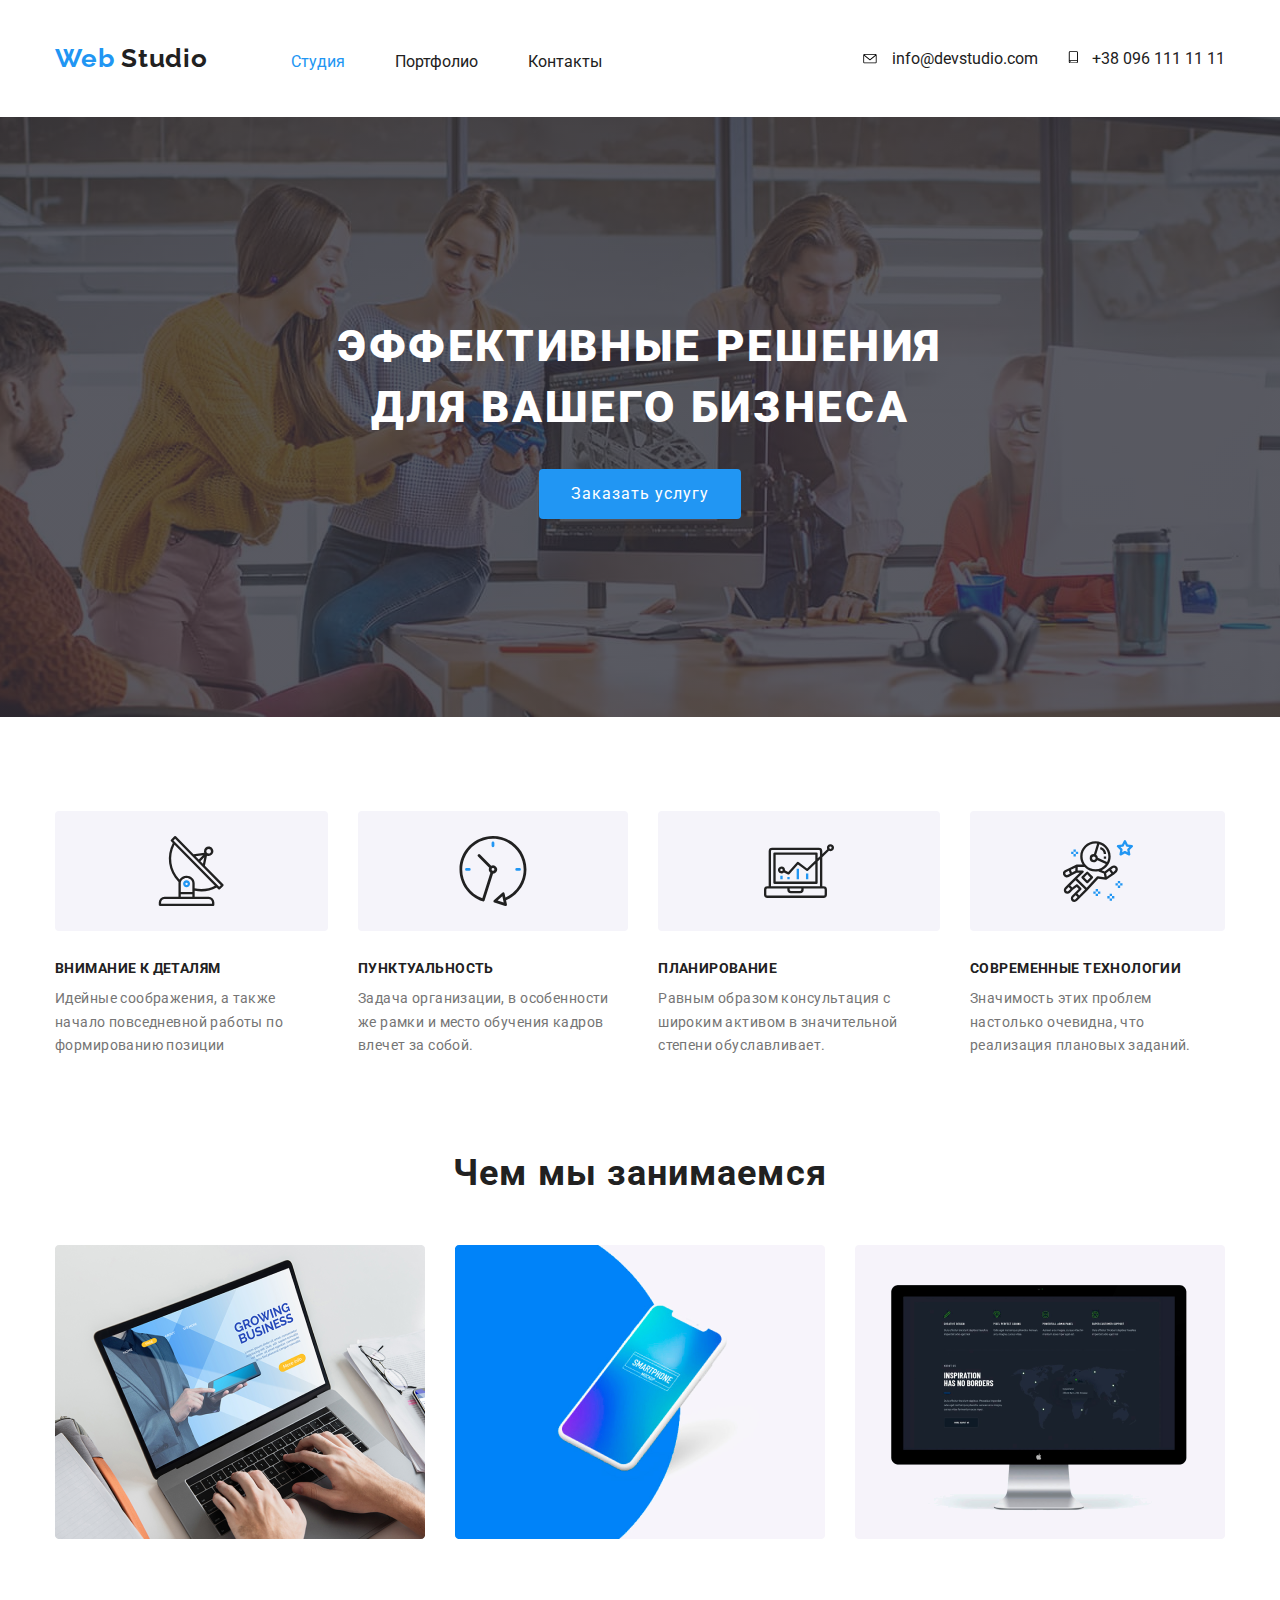
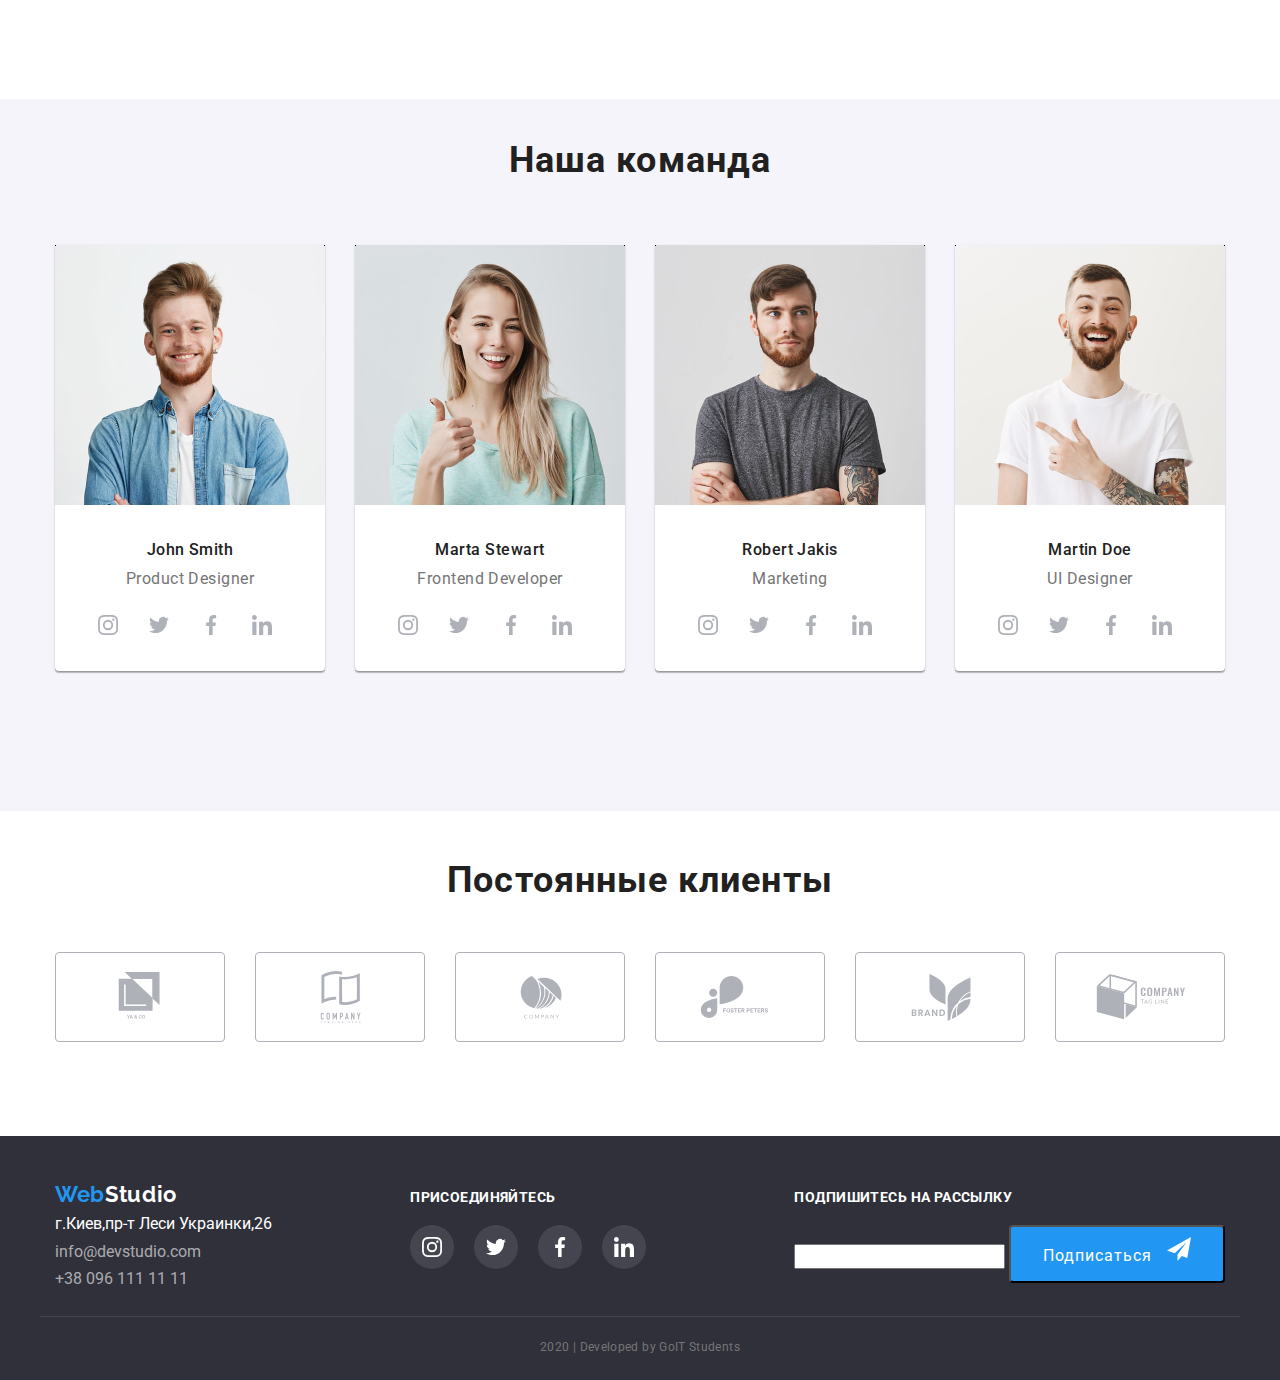
==== index.html @ 9acd83e7 "Добавляет файлы с четвертой дз" ====
<!DOCTYPE html>
<html lang="ru">
  <head>
    <meta charset="UTF-8"/>
    <meta name="viewport" content="width=device-width, initial-scale=1.0"/>
    <title>Web-studio-v-1</title>
    <link
      href="https://fonts.googleapis.com/css2?family=Raleway:wght@700&family=Roboto:wght@400;500;700&display=swap"
      rel="stylesheet"/>
    <link rel="stylesheet" href="./css/normalize.css"/>
    <link rel="stylesheet" href="./css/main.css"/>
  </head>
  <body>
    <!---Шапка сайта-->
    <header>
      <div class="container">
        <nav class="page-nav">
          <a href="./index.html" class="logo-header"
            ><span class="logo-web-header">Web</span> Studio</a>
          <ul class="site-nav link">
            <li><a href="./index.html" class="link current">Студия</a></li>
            <li><a href="./portfolio.html" class="link">Портфолио</a></li>
            <li><a href="" class="link">Контакты</a></li>
          </ul>

          <address class="contacts">
            
            <a class="mail-box" href="mailto:info@devstudio.com">
              <svg class="icon-mail">
                <use href="./images/sprite.svg#icon-envelope"></use>
              </svg>
              info@devstudio.com</a>
            
            <a class="smartphone-box" href="tel:+380961111111">
              <svg class="icon-smartphone">
                <use href="./images/sprite.svg#icon-smartphone"></use>
              </svg>
              +38 096 111 11 11</a>
           
          </address>
        </nav>
      </div>
    </header>
    <!--Секции-->
    <main>
      <!--Герой-->
      <div class="overlay">
        <div class="hero-box">
          <section class="hero">
            <h1 class="hero-title">
              эффективные решения <br />
              для вашего бизнеса
            </h1>
            <a href="" class="button">Заказать услугу</a>
          </section>
        </div>
      </div>
      <!--Приемущества-->
      <section class="section advantages">
        <div class="container">
          <h2 class="invisible-title">Invisible heading</h2>
          <ul class="advantages-list">
            <li class="advantages-box antenna">
              <div class="advantages-items">
                <svg class="advantages-box-items">
                <use href="./images/sprite.svg#icon-Antenna-1"></use>
              </svg>
              </div>
              <h3 class="title">Внимание к деталям</h3>
              <p class="advantages-text">
                Идейные соображения, а также начало повседневной работы по
                формированию позиции
              </p>
            </li>

            <li class="advantages-box clock">
              <div class="advantages-items">
                <svg class="advantages-box-items">
                <use href="./images/sprite.svg#icon-clock-1"></use>
              </svg>
              </div>
              <h3 class="title">Пунктуальность</h3>
              <p class="advantages-text">
                Задача организации, в особенности же рамки и место обучения
                кадров влечет за собой.
              </p>
            </li>

            <li class="advantages-box diagram">
              <div class="advantages-items">
                <svg class="advantages-box-items">
                <use href="./images/sprite.svg#icon-diagram-1"></use>
              </svg>
              </div>
              <h3 class="title">Планирование</h3>
              <p class="advantages-text">
                Равным образом консультация с широким активом в значительной
                степени обуславливает.
              </p>
            </li>

            <li class="advantages-box group">
              <div class="advantages-items">
                <svg class="advantages-box-items">
                <use href="./images/sprite.svg#icon-astronaut-1"></use>
              </svg>
              </div>
              <h3 class="title">Современные технологии</h3>
              <p class="advantages-text">
                Значимость этих проблем настолько очевидна, что реализация
                плановых заданий.
              </p>
            </li>
          </ul>
        </div>
      </section>
      <!--Деятельность-->
      <section class="section activity">
        <div class="container">
          <h2 class="section-title">Чем мы занимаемся</h2>
          <ul class="activity-list">
            <li class="activity-box">
              <a href=""><img src="./images/img.png" alt="laptop" /></a>
              <h3 class="title">Десктопные приложения</h3>
            </li>

            <li class="activity-box">
              <a href=""><img src="./images/box.png" alt="smartphone" /></a>
              <h3 class="title">Мобильные приложения</h3>
            </li>

            <li class="activity-box">
              <a href=""><img src="./images/img1.png" alt="monitor" /></a>
              <h3 class="title">Дизайнерские решения</h3>
            </li>
          </ul>
        </div>
      </section>
      <!--Команда-->
      <section class="section team">
        <div class="container">
          <h2 class="section-title team">Наша команда</h2>
          <ul class="team-list">
            <li class="team-box">
              <img
                class="team-photo"
                src="./images/img_1.jpg"
                alt="John Smith"/>
              <h3 class="title team">John Smith</h3>
              <p class="team-text">Product Designer</p>
              <div class="social-box">
              <a class="social-link-team" href="" aria-label="Ссылка на Instagram">
                <svg class="icon-instagram">
                  <use href="./images/sprite.svg#icon-icon-instagram"></use>
                </svg>
                </a>
              <a class="social-link-team" href="" aria-label="Ссылка на Twitter">
                <svg class="icon-twitter">
                  <use href="./images/sprite.svg#icon-icon-twitter"></use>
                </svg>
              </a>
              <a class="social-link-team" href="" aria-label="Ссылка на Facebook">
                <svg class="icon-facebook">
                  <use href="./images/sprite.svg#icon-icon-facebook"></use>
                </svg>
              </a>
              <a class="social-link-team" href="" aria-label="Ссылка на LinkedIn">
                <svg class="icon-linkedin">
                  <use href="./images/sprite.svg#icon-icon-linkedin"></use>
                </svg>
              </a>
            </div>
            </li>

            <li class="team-box">
              <img
                class="team-photo"
                src="./images/img_2.jpg"
                alt="Marta Stewart"/>
              <h3 class="title team">Marta Stewart</h3>
              <p class="team-text">Frontend Developer</p>
              <div class="social-box">
              <a class="social-link-team" href="" aria-label="Ссылка на Instagram">
                <svg class="icon-instagram">
                  <use href="./images/sprite.svg#icon-icon-instagram"></use>
                </svg>
                </a>
                <a class="social-link-team" href="" aria-label="Ссылка на Twitter">
                  <svg class="icon-twitter">
                    <use href="./images/sprite.svg#icon-icon-twitter"></use>
                  </svg>
                </a>
                <a class="social-link-team" href="" aria-label="Ссылка на Facebook">
                  <svg class="icon-facebook">
                    <use href="./images/sprite.svg#icon-icon-facebook"></use>
                  </svg>
                </a>
                <a class="social-link-team" href="" aria-label="Ссылка на LinkedIn">
                  <svg class="icon-linkedin">
                    <use href="./images/sprite.svg#icon-icon-linkedin"></use>
                  </svg>
                </a>
              </div>
            </li>

            <li class="team-box">
              <img
                class="team-photo"
                src="./images/img_3.jpg"
                alt="Robert Jakis"/>
              <h3 class="title team">Robert Jakis</h3>
              <p class="team-text">Marketing</p>
              <div class="social-box">
              <a class="social-link-team" href="" aria-label="Ссылка на Instagram">
                <svg class="icon-instagram">
                  <use href="./images/sprite.svg#icon-icon-instagram"></use>
                </svg>
                </a>
                <a class="social-link-team" href="" aria-label="Ссылка на Twitter">
                  <svg class="icon-twitter">
                    <use href="./images/sprite.svg#icon-icon-twitter"></use>
                  </svg>
                </a>
                <a class="social-link-team" href="" aria-label="Ссылка на Facebook">
                  <svg class="icon-facebook">
                    <use href="./images/sprite.svg#icon-icon-facebook"></use>
                  </svg>
                </a>
                <a class="social-link-team" href="" aria-label="Ссылка на LinkedIn">
                  <svg class="icon-linkedin">
                    <use href="./images/sprite.svg#icon-icon-linkedin"></use>
                  </svg>
                </a>
              </div>
            </li>

            <li class="team-box">
              <img
                class="team-photo"
                src="./images/img_4.jpg"
                alt="Martin Doe"
              />
              <h3 class="title team">Martin Doe</h3>
              <p class="team-text">UI Designer</p>
              <div class="social-box">
              <a class="social-link-team" href="" aria-label="Ссылка на Instagram">
                <svg class="icon-instagram">
                  <use href="./images/sprite.svg#icon-icon-instagram"></use>
                </svg>
                </a>
                <a class="social-link-team" href="" aria-label="Ссылка на Twitter">
                  <svg class="icon-twitter">
                    <use href="./images/sprite.svg#icon-icon-twitter"></use>
                  </svg>
                </a>
                <a class="social-link-team" href="" aria-label="Ссылка на Facebook">
                  <svg class="icon-facebook">
                    <use href="./images/sprite.svg#icon-icon-facebook"></use>
                  </svg>
                </a>
                <a class="social-link-team" href="" aria-label="Ссылка на LinkedIn">
                  <svg class="icon-linkedin">
                    <use href="./images/sprite.svg#icon-icon-linkedin"></use>
                  </svg>
                </a>
              </div>
            </li>
          </ul>
        </div>
      </section>
      <!--Постоянные клиенты-->
      <section class="section clients">
        <div class="container">
          <h2 class="section-title">Постоянные клиенты</h2>
          <ul class="clients-list">
            <li class="clients-box">
              <div class="clients-items">
              <a class="clients-link" href="">
                <svg>
                  <use href="./images/sprite.svg#icon-Client-1">
                  </use>
                </svg>
              </a>
            </div>
            </li>
            <li class="clients-box">
              <div class="clients-items">
              <a class="clients-link" href="">
                <svg>
                  <use href="./images/sprite.svg#icon-Client-2">
                  </use>
                </svg>
              </a>
            </div>
            </li>
            <li class="clients-box">
              <div class="clients-items">
              <a class="clients-link" href="">
                <svg>
                  <use href="./images/sprite.svg#icon-Client-3">
                  </use>
                </svg>
              </a>
            </div>
            </li>
            <li class="clients-box">
              <div class="clients-items">
              <a class="clients-link" href="">
                <svg>
                  <use href="./images/sprite.svg#icon-Client-4">
                  </use>
                </svg>
               </a>
              </div>
            </li>
            <li class="clients-box">
              <div class="clients-items">
              <a class="clients-link" href="">
                <svg>
                  <use href="./images/sprite.svg#icon-Client-5">
                  </use>
                </svg>
              </a>
            </div>
            </li>
            <li class="clients-box">
              <div class="clients-items">
              <a class="clients-link" href="">
                <svg>
                  <use href="./images/sprite.svg#icon-Client-6">
                  </use>
                </svg>
              </a>
            </div>
            </li>
          </ul>
        </div>
      </section>
    </main>
    <!--Подвал-->
    <footer class="footer-section">
      <div class="container top-part">
        <div class="address-blok">
          <a href="./index.html" class="logo-footer"
            ><span class="logo-web-footer">Web</span>Studio</a
          >

          <address class="contacts footer">
            <p class="tipe-address">г.Киев,пр-т Леси Украинки,26</p>
            <a href="mailto:info@devstudio.com" class="tipe"
              >info@devstudio.com</a
            >
            <a href="tel:+380961111111" class="tipe">+38 096 111 11 11</a>
          </address>
        </div>
        <div class="item-colum">
          <p class="footer-title">присоединяйтесь</p>
          <ul class="social-link-box">
            <li>
              <a class="social-link footer" href="" aria-label="Ссылка на Instagram">
                <svg class="instagram-footer">
                  <use href="./images/sprite.svg#icon-icon-instagram"></use>
                </svg>
              </a>
            </li>
            <li>
              <a class="social-link footer" href="" aria-label="Ссылка на Twitter">
                <svg class="twitter-footer">
                  <use href="./images/sprite.svg#icon-icon-twitter"></use>
                </svg>
              </a>
            </li>
            <li>
              <a class="social-link footer" href="" aria-label="Ссылка на Facebook">
                <svg class="facebook-footer">
                  <use href="./images/sprite.svg#icon-icon-facebook"></use>
                </svg>
              </a>
            </li>
            <li>
              <a class="social-link footer" href="" aria-label="Ссылка на LinkedIn">
                <svg class="linkedin-footer">
                  <use href="./images/sprite.svg#icon-icon-linkedin"></use>
                </svg>
              </a>
            </li>
          </ul>
        </div>
        <div class="item-colum subscription">
          <p class="footer-title">Подпишитесь на рассылку</p>
          <form>
            <input type="email" />
            <button class="button footer">Подписаться
              <svg class="button-icon">
                <use href="./images/sprite.svg#icon-icon-send"></use>
              </svg>
            </button>
          </form>
        </div>
      </div>
      <p class="copyright container">2020 | Developed by GoIT Students</p>
    </footer>
  </body>
</html>
---- css/main.css ----
:root {
  --primary-text-color: #757575;
  --title-text-color: #212121;
  --title-secondary-text-color: #ffffff;
  --primary-background-color: #ffffff;
  --accent-bg-color: #F5F4FA;
  --accent-color: #2196f3;
  --icons-color: #AFB1B8;
}
body {
  background-color: var(--primary-background-color);
  color: var(--primary-text-color);
  font-family: Roboto, sans-serif;
}
a {
  text-decoration: none;
}
ul {
    list-style: none;
}
html {
  box-sizing: border-box;
}
*,
*::before,
*::after {
  box-sizing: border-box;
} 


/* Стили для index.html */

.container {
  width: 1200px;
  margin-right: auto;
  margin-left: auto;
  padding-left: 15px;
  padding-right: 15px;
}
.title {
  margin: 0px;
  padding: 0px;
}

/* Header */
.page-nav {
  display: flex;
  align-items: center;
  justify-content: center;
}

/* Logo */
.logo-header {
  display: block;

  font-family: Raleway, sans-serif;
  color: #212121;

  font-style: normal;
  font-weight: 700;
  font-size: 26px;
  line-height: 1.2;
  letter-spacing: 0.03em;
}
.logo-web-header {
  color: #2196f3;
}

/* Навигация */
.site-nav {
  padding: 0px;
  margin-left: 83px;
  display: flex;
}
.site-nav li:not(:last-child) {
  margin-right: 50px;
}

.site-nav a {
    color: #212121;
}
.site-nav .link {
  display: block;
  padding-top: 37px;
  padding-bottom: 30px;
}
.site-nav .link:hover,
.site-nav .link:focus {
  color: var(--accent-color);
}
.site-nav .link.current {
    color: var(--accent-color);
}

/* Контакты */
.contacts {
  display: flex;
  margin-left: auto;
  font-style: normal;
}
.contacts a {
  color: #212121;
}

.contacts a:hover,
.contacts a:focus {
  color: var(--accent-color);
  fill: var(--accent-color);
}

.mail-box {
  margin-right: 30px;
}

.icon-mail{
  display: inline-block;
  margin-right: 10px;
  width: 16px;
  height: 10px;
}
.icon-smartphone {
  display: inline-block;
  margin-right: 10px;
  width: 10px;
  height: 13px;
}

/* Герой */
.overlay {
  background-image: linear-gradient(rgba(47, 48, 58, 0.8), rgba(47, 48, 58, 0.8)), url(../images/Header-img.jpg);
  background-repeat: no-repeat;
  background-position: center;
  background-size: cover;
}
.hero {
  align-items: center;
  text-align: center;
}
.hero-box {
  display: flex;
  align-items: center;
  justify-content: center;
  margin-right: auto;
  margin-left: auto;
  margin-bottom: 94px;
  max-width: 1600px;
  height: 600px;
}
.hero-title {
  margin-top: 0px;
  margin-bottom: 30px;

  font-weight: 900;
  font-size: 44px;
  line-height: 1.4;
  letter-spacing: 0.06em;
  text-transform: uppercase;
  color: var(--title-secondary-text-color);
}
.button {
  display: inline-block;
  border-radius: 4px;
  padding: 10px 32px;
  background-color: var(--accent-color);
  color: var(--title-secondary-text-color);
  letter-spacing: 0.06em; 
  align-items: center;
  text-align: center;
  font-size: 16px;
  line-height: 30px;
  min-width: 200px;
  cursor: pointer;
}

/* Секции */
.section{
  margin-top: 0px;
  padding: 0px;
}
.section-title {
  padding: 0px;
  margin-bottom: 50px;
  margin-top: 0px;
  font-weight: 700;
  font-size: 36px;
  line-height: 1.2;
  text-align: center;
  letter-spacing: 0.03em;
  color: var(--title-text-color);
}

/* Секция Приемущества */
.section.advantages {
  margin-bottom: 94px;
}
.invisible-title {
    opacity: 0;
    margin: 0px;
    padding: 0px;
    height: 0px;
}
.advantages-list {
  display: flex;
  padding: 0px;
  margin: 0px;
}
.advantages-box:not(:last-child) {
  margin-right: 30px;
}
.advantages-items {
  text-align: center;
  margin-bottom: 30px;
  height: 120px;
  padding-top: 25px;
  background-color: var(--accent-bg-color);
  border-radius: 4px;
}
.advantages-box-items {
  width: 70px;
  height: 70px;
}
.advantages-list .title {
  margin-bottom: 10px;
  font-weight: 700;
  font-size: 14px;
  line-height: 1.1;
  letter-spacing: 0.03em;
  text-transform: uppercase;
  color: var(--title-text-color);
}
.advantages-text {
  padding: 0px;
  margin: 0px;
  font-weight: normal;
  font-size: 14px;
  line-height: 1.7;
  letter-spacing: 0.03em;
}

/* Секция Деятельность */
.section.activity {
  margin-bottom: 140px;
}
.activity-list {
  display: flex;
  padding: 0px;
  margin: 0px;
}
.activity-box:not(:last-child) {
  margin-right: 30px;
}
.activity-list .title {
  font-weight: 700;
  font-size: 14px;
  line-height: 1.1;
  letter-spacing: 0.03em;
  text-transform: uppercase;
  color: var(--title-secondary-text-color);
}

/* Секция Команда */
.section.team {
  margin-bottom: 48px;
  background-color: #F5F4FA;
}
.team-list {
  display: flex;
  padding-bottom: 140px;
  padding-left: 0px;
  margin: 0px;
}
.team-box {
  width: calc((100% - 90px) / 4);
  padding-bottom: 24px;
  background-color: var(--primary-background-color);
  box-shadow: 0px 2px 1px rgba(0, 0, 0, 0.2), 0px 1px 1px rgba(0, 0, 0, 0.14), 0px 1px 3px rgba(0, 0, 0, 0.12);
  border-radius: 0px 0px 4px 4px;
}

.team-box:not(:last-child) {
  margin-right: 30px;
}
.section-title.team {
  padding-top: 40px;
  margin-bottom: 64px;
  font-size: 36px;
  line-height: 42px;
  text-align: center;
  letter-spacing: 0.03em;
}
.team-photo {
  margin-bottom: 30px;
}
.img {
  display: block;
  max-width: 100%;
  height: auto;
}
.title.team {
  text-align: center
}
.team-list .title {
  padding: 0px;
  margin-bottom: 10px;
  font-weight: 500;
  font-size: 16px;
  line-height: 1.2;
  letter-spacing: 0.03em;
  color: var(--title-text-color);
}
.team-text {
  padding: 0px;
  margin-top: 0px;
  margin-bottom: 15px;
  font-weight: normal;
  font-size: 16px;
  line-height: 19px;
  letter-spacing: 0.03em;
  text-align: center;
}
.social-box {
  display: flex;
  text-align: center;
  padding-left: 32px;
  padding-right: 32px;
}
.social-link-team {
  display: flex;
  justify-content: center;
  align-items: center;
  margin-right: 10px;
  width: 44px;
  height: 44px;
  border-radius: 50%;
}
.social-link-team:hover {
  background-color: var(--accent-color);
}
.icon-instagram {
  width: 20px;
  height: 20px;
  fill: var(--icons-color)
}
.icon-instagram:hover,
.icon-instagram:focus {
  fill: var(--title-secondary-text-color);
}
.icon-twitter {
  width: 20px;
  height: 20px;
  fill: var(--icons-color)
}
.icon-twitter:hover,
.icon-twitter:focus {
  fill: var(--title-secondary-text-color);
}
.icon-facebook {
  width: 20px;
  height: 20px;
  fill: var(--icons-color)
}
.icon-facebook:hover,
.icon-facebook:focus {
  fill: var(--title-secondary-text-color);
}
.icon-linkedin {
  width: 20px;
  height: 20px;
  fill: var(--icons-color)
}
.icon-linkedin:hover,
.icon-linkedin:focus {
  fill: var(--title-secondary-text-color);
}

/* Секция Постоянные клиенты */
.section.clients {
  margin-bottom: 94px;
}
.clients-list {
  display: flex;
  padding: 0px;
  margin: 0px;
}
.clients-box:not(:last-child) {
  margin-right: 30px;
}

.clients-link {
  display: flex;
  justify-content: center;
  align-items: center;
  height: 90px;
  width: 170px;
  border: 1px solid var(--icons-color); 
  border-radius: 4px;
  fill: var(--icons-color);
}
.clients-link:hover {
  fill: var(--accent-color);
  border: 1px solid var(--accent-color);
}



/* Футтер */

.footer-section {
  background-color: #2f303a;
}
.footer-section > .container {
  display: flex;
}
.container.top-part {
  justify-content: space-between;
  align-items: baseline;
}
.address-blok {
  display: block; 
  flex-direction: column;
}
.item-colum {
  display: block;
  flex-direction: column;
}
.item-colum > .subscription {
  margin-right: auto;
  width: 570px;
  height: 86px;
}

.copyright {
  display: flex;
  box-sizing: border-box;
  justify-content: center;
  align-items: center;
  margin-top: 0px;
  margin-bottom: 0px;
  font-size: 12px;
  line-height: 2;
  text-align: center;
  letter-spacing: 0.03em;
  border-top: 1px solid rgba(255, 255, 255, 0.1);
  padding-top: 18px;
  padding-bottom: 21px;
}
.logo-footer {
  display: block;
  margin-top: 45px;
  font-family: Raleway, sans-serif;
  font-weight: 700;
  font-size: 22px;
  line-height: 1.2;
  letter-spacing: 0.03em;
  color: #ffffff;
  }
  .logo-web-footer {
    color: #2196f3;
  }
  .contacts.footer {
    display: flex;
    align-items: flex-start;
    flex-direction: column;
    margin-top: 8px;
    margin-bottom: 28px;
    padding: 0px;
    font-style: normal;
  }
  .contacts.footer > .tipe {
    margin-top:  9px;
    margin-left: 0px;
    padding: 0px;
    color: rgba(255, 255, 255, 0.6);
  }
  .contacts.footer > .tipe:hover,
  .contacts.footer > .tipe:focus {
    color: #2196f3;
  }
  .tipe-address {
    padding: 0px;
    margin: 0px;
    color: var(--title-secondary-text-color);
  }
  .footer-title {
    padding: 0px;
    margin-bottom: 20px;
    margin-top: 0px;
    font-weight: 700;
    font-size: 14px;
    line-height: 1.1;
    letter-spacing: 0.03em;
    text-transform: uppercase;
    color: var(--title-secondary-text-color);
  }
  .social-link-box {
    display: flex;
    padding: 0px;
    margin: 0px;
  }

  .social-link {
    padding: 0px;
    color: var(--title-secondary-text-color);
    background-color: rgba(255, 255, 255, 0.1);
  } 

  .social-link-box li:not(:last-child) {
    margin-right: 10px;
  }
 
  .social-link.footer {
    display: flex;
    justify-content: center;
    align-items: center;
    margin-right: 10px;
    width: 44px;
    height: 44px;
    border-radius: 50%;
  }
  .social-link-box a:hover {
    background-color: var(--accent-color);
  }
  .instagram-footer {
    width: 20px;
    height: 20px;
    fill: var(--title-secondary-text-color);
  }
  .twitter-footer {
    width: 20px;
    height: 20px;
    fill: var(--title-secondary-text-color);
  }
  .facebook-footer {
    width: 20px;
    height: 20px;
    fill: var(--title-secondary-text-color);
  }
  .linkedin-footer {
    width: 20px;
    height: 20px;
    fill: var(--title-secondary-text-color);
  }

  .button.footer {
    display: inline-block;
    border-radius: 4px;
    padding: 10px 32px;

    background-color: var(--accent-color);
    color: var(--title-secondary-text-color);
    letter-spacing: 0.06em; 
    align-items: center;
    text-align: center;
    font-size: 16px;
    line-height: 30px;
    min-width: 200px;
  }

  .button-icon {
    margin-left: 10px;
    height: 24px;
    width: 24px;
    fill: var(--title-secondary-text-color);
  }


  /* Стили для portfolio.html */

  .portfolio-header {
    margin-bottom: 94px;
  }

  /* Секция */
  
  .section.projects-page {
    margin-bottom: 94px;
  }
  .projects-button {
    display: flex;
    flex-wrap: wrap;
    align-items: center;
    justify-content: center;
    margin-top: 0px;
    margin-bottom: 34px;
    padding: 0px;
  }
  .radio-button {
    display: inline-block;
    padding: 6px 22px;
    min-width: 73px;
    font-weight: 500;
    font-size: 16px;
    line-height: 1.63;
    text-align: center;
    background-color: #F5F4FA;
    color: #212121;
    border: 1px solid transparent; 
    border-radius: 4px;
  }

  .projects-button li:not(:last-child) {
    margin-right: 8px;
  }

  .radio-button:hover,
  .radio-button:focus {
    background-color: var(--accent-color);
    color: var(--title-secondary-text-color);
  }

  .projects {
    display: flex;
    flex-wrap: wrap;
    padding: 0px;
    margin: 0px;
  }
  .projects-link {
  
  }
  .projects-item {
    width: calc((100% - 60px) / 3);
    margin-right: 30px;
    margin-bottom: 30px;
    background-color: var(--primary-background-color);
    box-shadow: 0px 2px 1px rgba(0, 0, 0, 0.2), 0px 1px 1px rgba(0, 0, 0, 0.14), 0px 1px 3px rgba(0, 0, 0, 0.12);
    border-radius: 0px 0px 4px 4px;
  }
  .projects-item:nth-child(3n) {
    margin-right: 0px;
  }
  .projects-item:nth-last-child(-n + 3) {
    margin-bottom: 0px;
  }
  .projects-img {
    display: block;
    padding: 0px;
    margin-bottom: 20px;
  }
  .project-title {
    padding-left: 24px;
    margin-top: 0px;
    margin-bottom: 15px;
    font-weight: 700;
    font-size: 18px;
    line-height: 2;
    letter-spacing: 0.06em;
    color: var(--title-text-color);
  }
  .text-secondary {
    padding-left: 24px;
    margin: 0px;
    display: none;
    font-weight: normal;
    font-size: 18px;
    line-height: 1.5;
    letter-spacing: 0.03em;
    color: var(--title-secondary-text-color);
  }
  .text-primary {
    padding-left: 24px;
    margin-top: 0px;
    margin-bottom: 20px;
    font-weight: normal;
    font-size: 16px;
    line-height: 1.9;
    letter-spacing: 0.03em;
    color: var(--primary-text-color);
  }
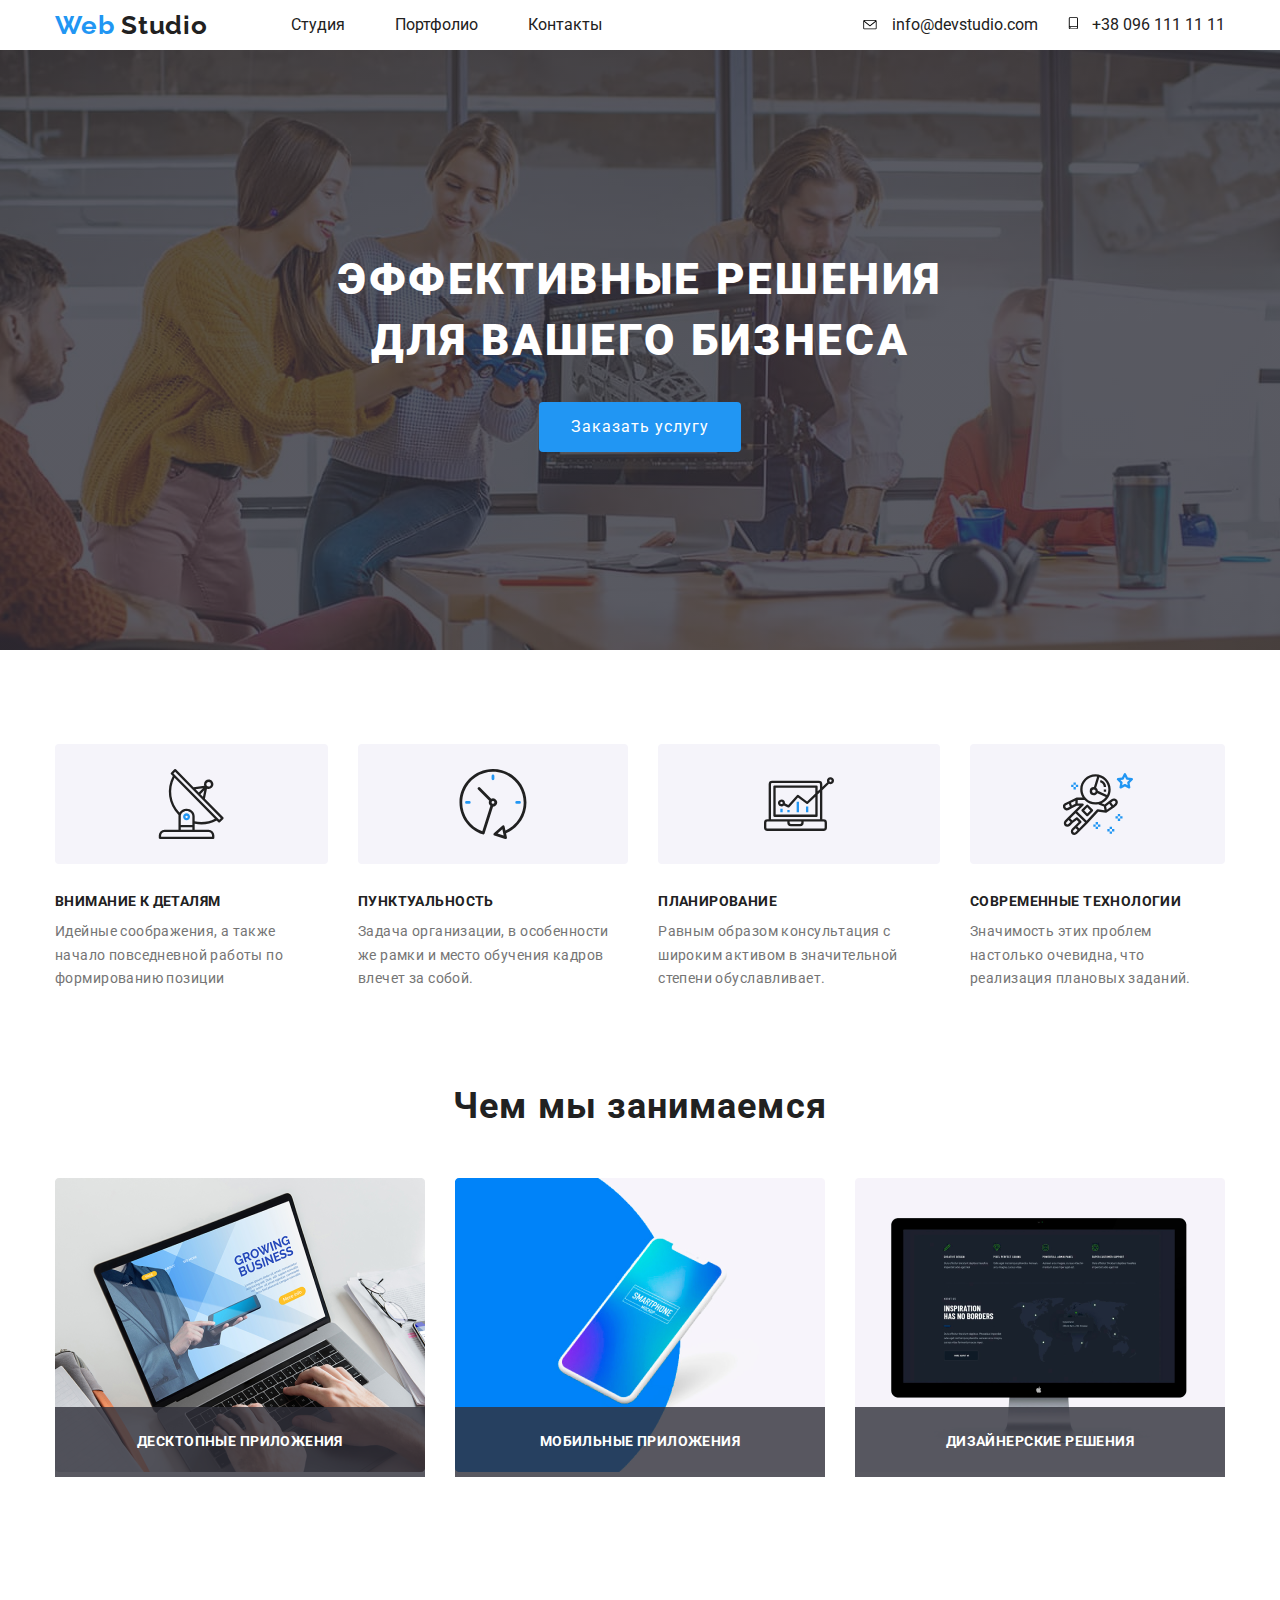
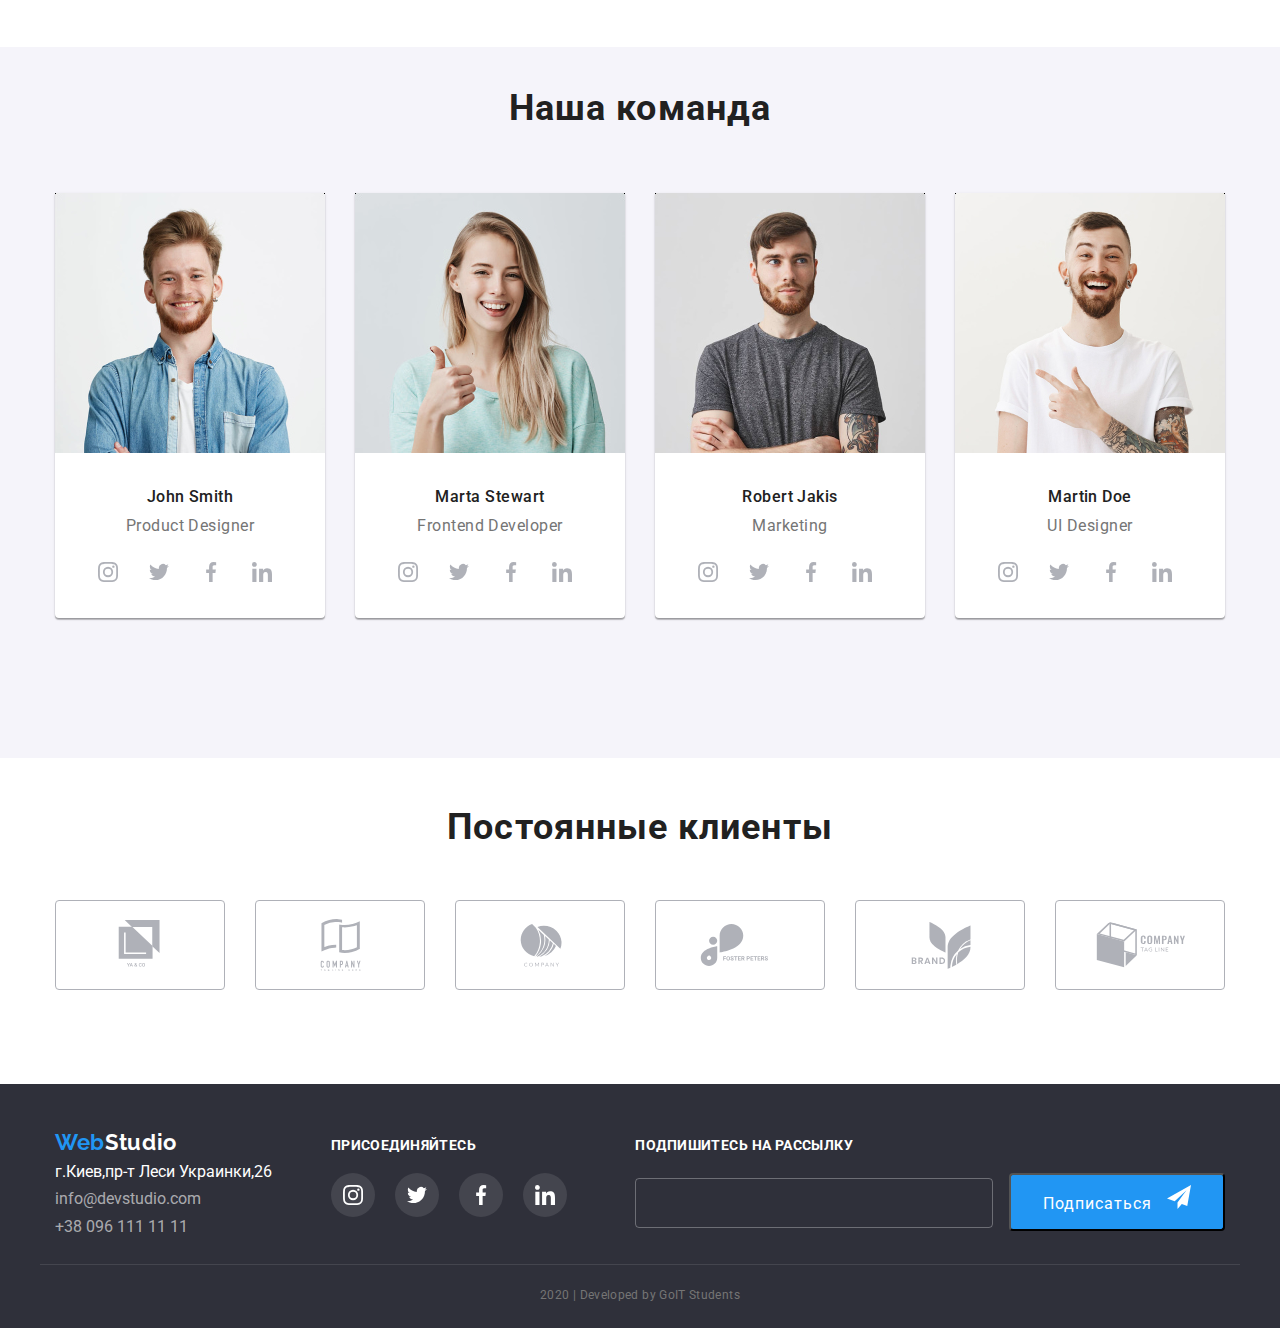
==== commit 0e33793c: "Добавляет обновленные файлы" ====
--- a/index.html
+++ b/index.html
@@ -18,9 +18,9 @@
           <a href="./index.html" class="logo-header"
             ><span class="logo-web-header">Web</span> Studio</a>
           <ul class="site-nav link">
-            <li><a href="./index.html" class="link current">Студия</a></li>
-            <li><a href="./portfolio.html" class="link">Портфолио</a></li>
-            <li><a href="" class="link">Контакты</a></li>
+            <li><a class="nav-link-current" href="./index.html" class="link current">Студия</a></li>
+            <li><a class="nav-link-hover" href="./portfolio.html" class="link">Портфолио</a></li>
+            <li><a class="nav-link-hover"  href="" class="link">Контакты</a></li>
           </ul>
 
           <address class="contacts">
@@ -389,7 +389,7 @@
         <div class="item-colum subscription">
           <p class="footer-title">Подпишитесь на рассылку</p>
           <form>
-            <input type="email" />
+            <input class="email" type="email" />
             <button class="button footer">Подписаться
               <svg class="button-icon">
                 <use href="./images/sprite.svg#icon-icon-send"></use>
--- a/css/main.css
+++ b/css/main.css
@@ -246,16 +246,29 @@
   padding: 0px;
   margin: 0px;
 }
+.activity-box {
+  position: relative;
+  width: calc((100% - 60px) / 3);
+  margin-bottom: 30px;
+}
 .activity-box:not(:last-child) {
   margin-right: 30px;
 }
 .activity-list .title {
+  position: absolute;
+  bottom: 0;
+  left: 0;
+  width: 100%;
+  padding-top: 27px;
+  padding-bottom: 27px;
   font-weight: 700;
   font-size: 14px;
   line-height: 1.1;
   letter-spacing: 0.03em;
+  text-align: center;
   text-transform: uppercase;
   color: var(--title-secondary-text-color);
+  background-color: rgba(47, 48, 58, 0.8);
 }
 
 /* Секция Команда */
@@ -336,6 +349,7 @@
 .social-link-team:hover {
   background-color: var(--accent-color);
 }
+
 .icon-instagram {
   width: 20px;
   height: 20px;
@@ -343,6 +357,7 @@
 }
 .icon-instagram:hover,
 .icon-instagram:focus {
+  background-color: var(--accent-color);
   fill: var(--title-secondary-text-color);
 }
 .icon-twitter {
@@ -646,14 +661,42 @@
     letter-spacing: 0.06em;
     color: var(--title-text-color);
   }
-  .text-secondary {
+  .overlay-container {
+    position: relative;
+  }
+
+  .overlay-container:hover .project-description {
+    opacity: 1;
+  }
+
+  .overlay-container:hover::before {
+    opacity: 1;
+  }
+  .overlay-container::before {
+    display: inline-block;
+    content: "";
+    width: 100%;
+    height: 100%;
+    background-color: rgba(33, 150, 243, 0.9);
+    position: absolute;
+    opacity: 0;
+  }
+
+  .project-description {
+    display: block;
+    position: absolute;
+    left: 0;
+    top: 0;
+    width: 100%;
+    height: 100%;
+    opacity: 0;
+    padding-top: 63px;
+    padding-right: 24px;
+    padding-bottom: 63px;
     padding-left: 24px;
-    margin: 0px;
-    display: none;
-    font-weight: normal;
+    font-weight: 400;
     font-size: 18px;
-    line-height: 1.5;
-    letter-spacing: 0.03em;
+    line-height: 1.56;
     color: var(--title-secondary-text-color);
   }
   .text-primary {
@@ -665,4 +708,13 @@
     line-height: 1.9;
     letter-spacing: 0.03em;
     color: var(--primary-text-color);
+  }
+
+  .email {
+    margin-right: 12px;
+    width: 358px;
+    height: 50px;
+    border: 1px solid rgba(255, 255, 255, 0.3);
+    border-radius: 4px;
+    background-color: inherit;
   }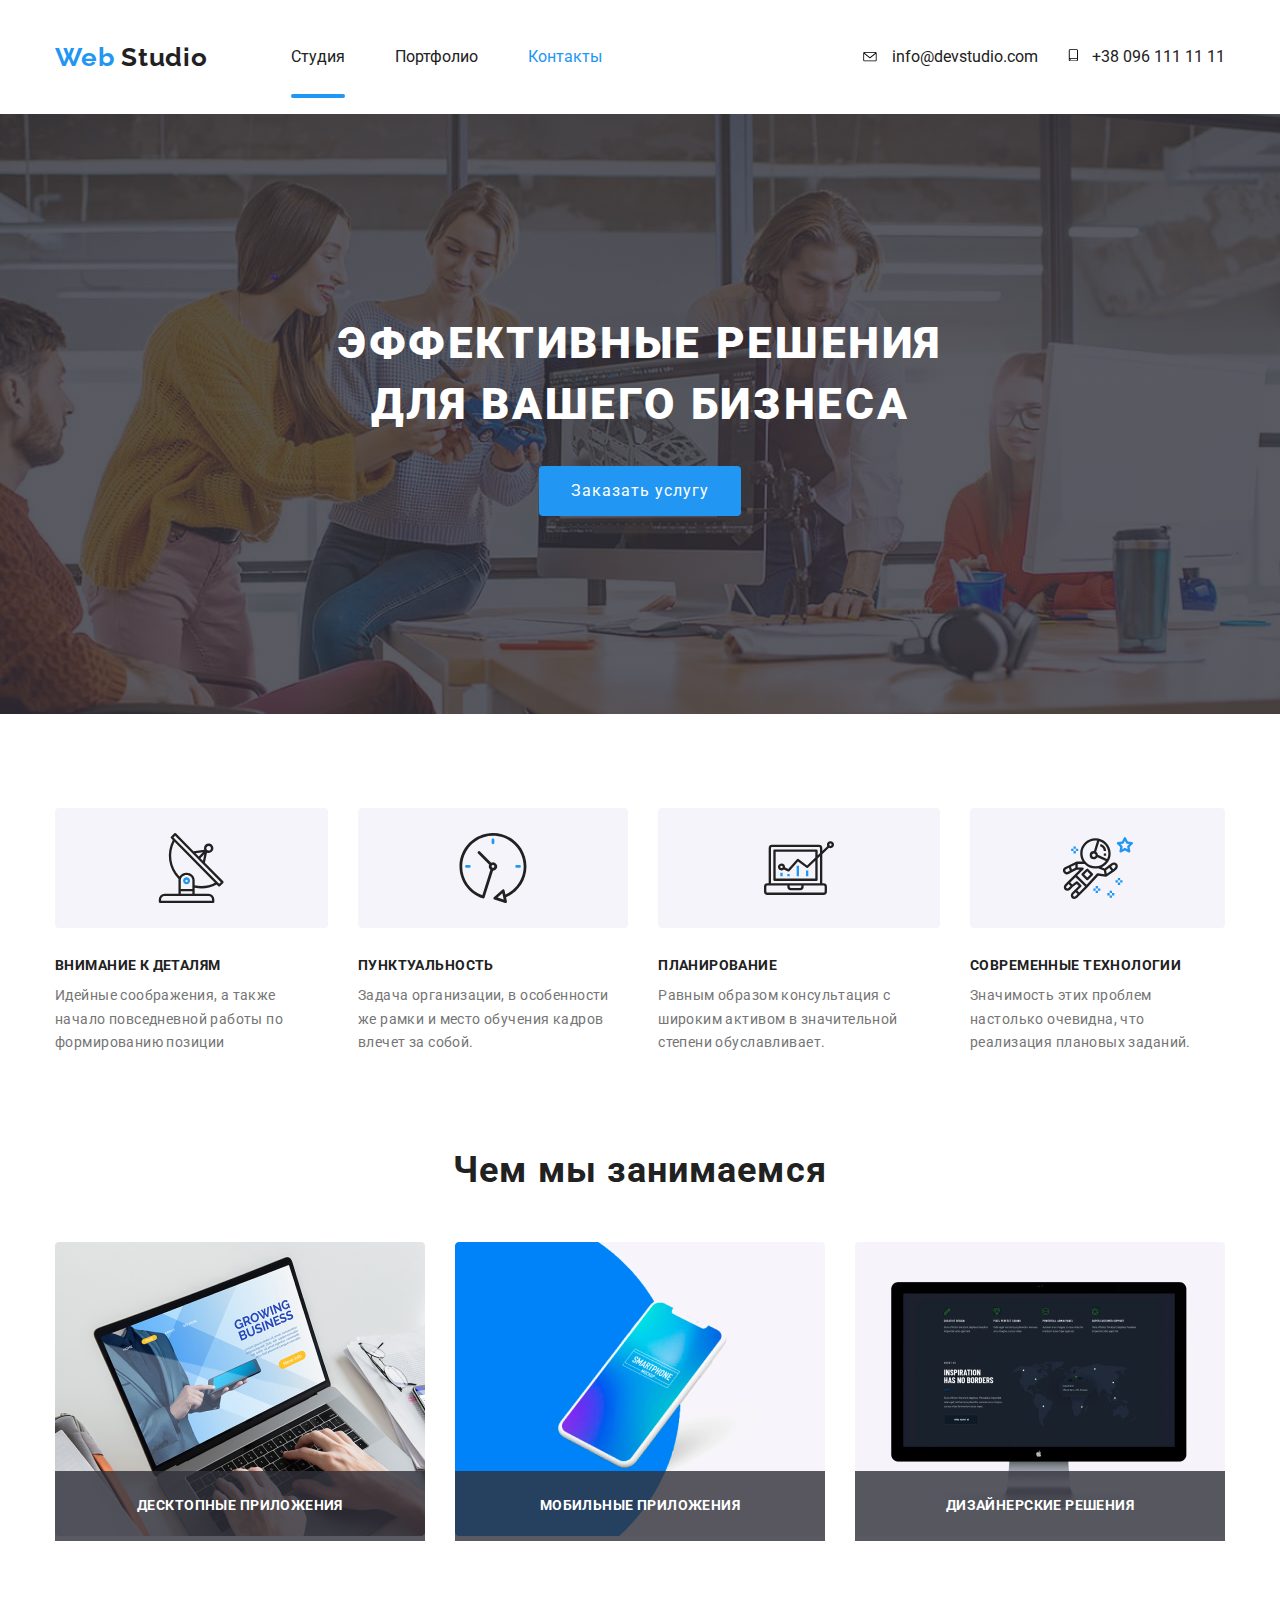
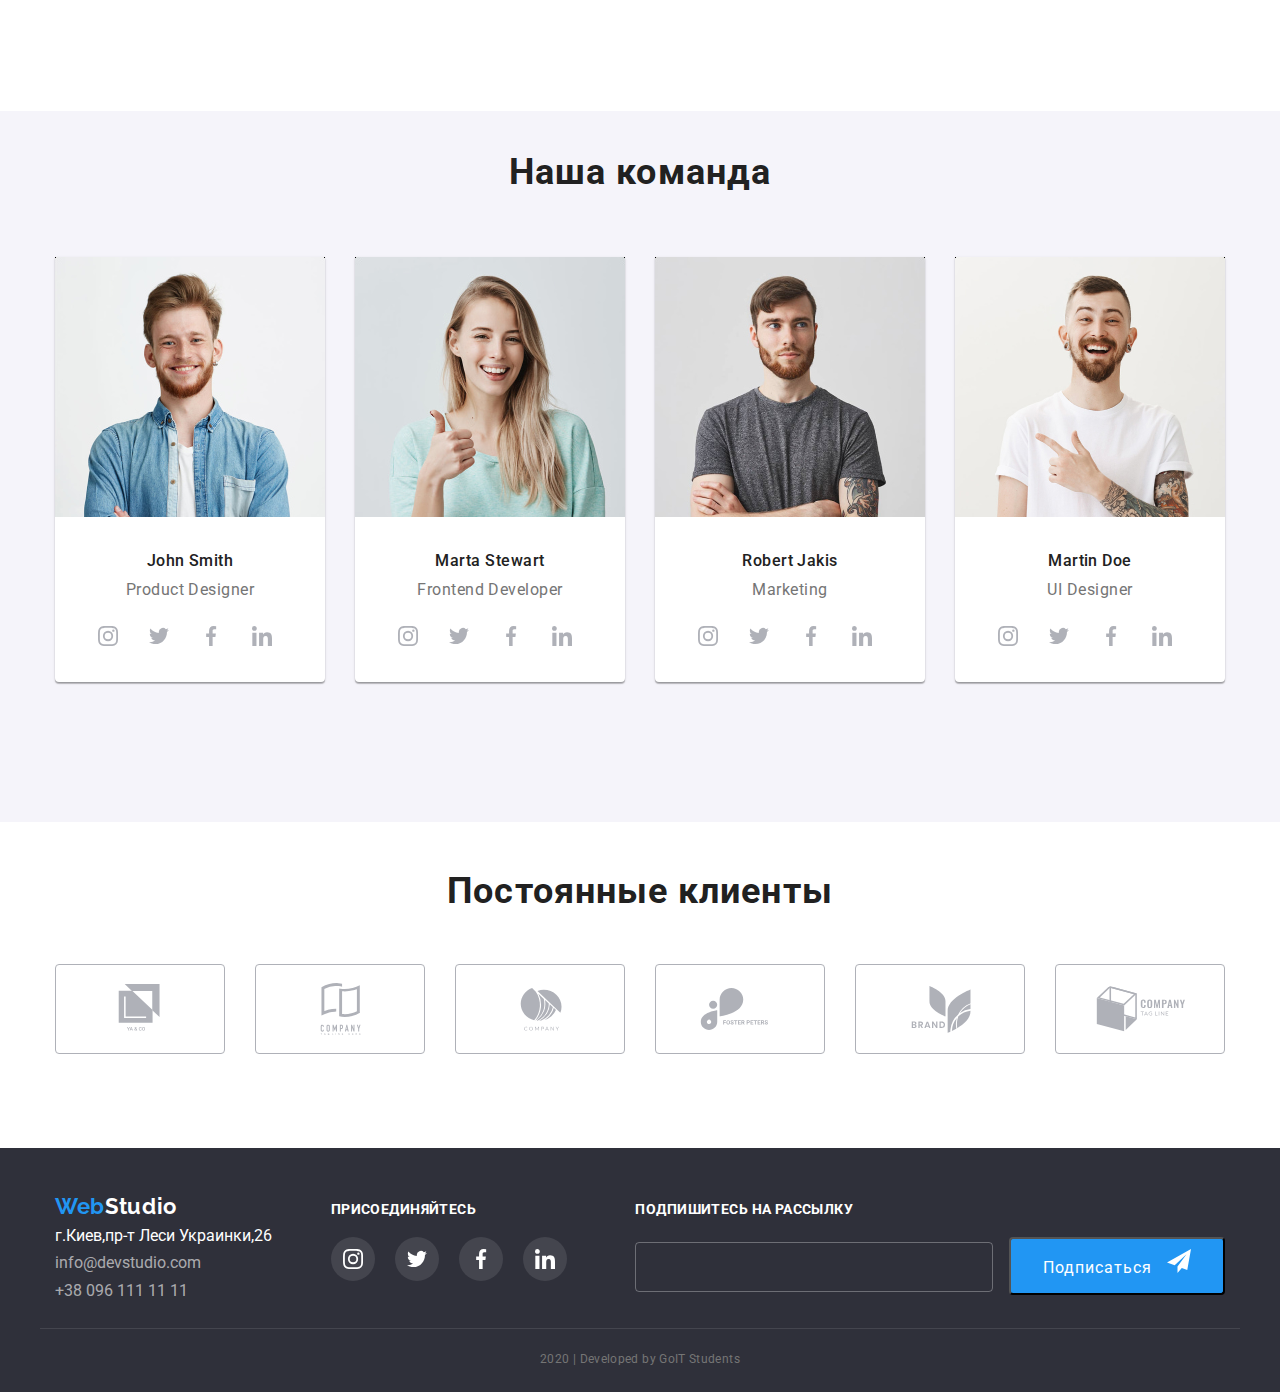
==== commit 2aa59881: "Добавляет подчеркивание в главной навигации" ====
--- a/index.html
+++ b/index.html
@@ -18,9 +18,9 @@
           <a href="./index.html" class="logo-header"
             ><span class="logo-web-header">Web</span> Studio</a>
           <ul class="site-nav link">
-            <li><a class="nav-link-current" href="./index.html" class="link current">Студия</a></li>
-            <li><a class="nav-link-hover" href="./portfolio.html" class="link">Портфолио</a></li>
-            <li><a class="nav-link-hover"  href="" class="link">Контакты</a></li>
+            <li><a class="nav-link nav-current" href="./index.html" class="link current">Студия</a></li>
+            <li><a class="nav-link nav-hover" href="./portfolio.html" class="link">Портфолио</a></li>
+            <li><a class="nav-link nav-hover" href="" class="link">Контакты</a></li>
           </ul>
 
           <address class="contacts">
--- a/css/main.css
+++ b/css/main.css
@@ -90,6 +90,41 @@
 }
 .site-nav .link.current {
     color: var(--accent-color);
+}
+.nav-link {
+  position: relative;
+  display: flex;
+  align-items: center;
+  padding-top: 32px;
+  padding-bottom: 32px;
+}
+.nav-link:visited {
+  color: var(--accent-color);
+}
+.nav-current::after {
+  content: "";
+  position: absolute;
+  left: 0;
+  bottom: 0;
+  display: block;
+  width: 100%;
+  height: 4px;
+  border-radius: 2px;
+  background-color: var(--accent-color);
+}
+.nav-hover::after {
+  content: "";
+  position: absolute;
+  left: 0;
+  bottom: 0;
+  display: block;
+  width: 100%;
+  height: 4px;
+  border-radius: 2px;
+  background-color: var(--accent-color);
+}
+.nav-hover::after {
+  opacity: 0;
 }
 
 /* Контакты */
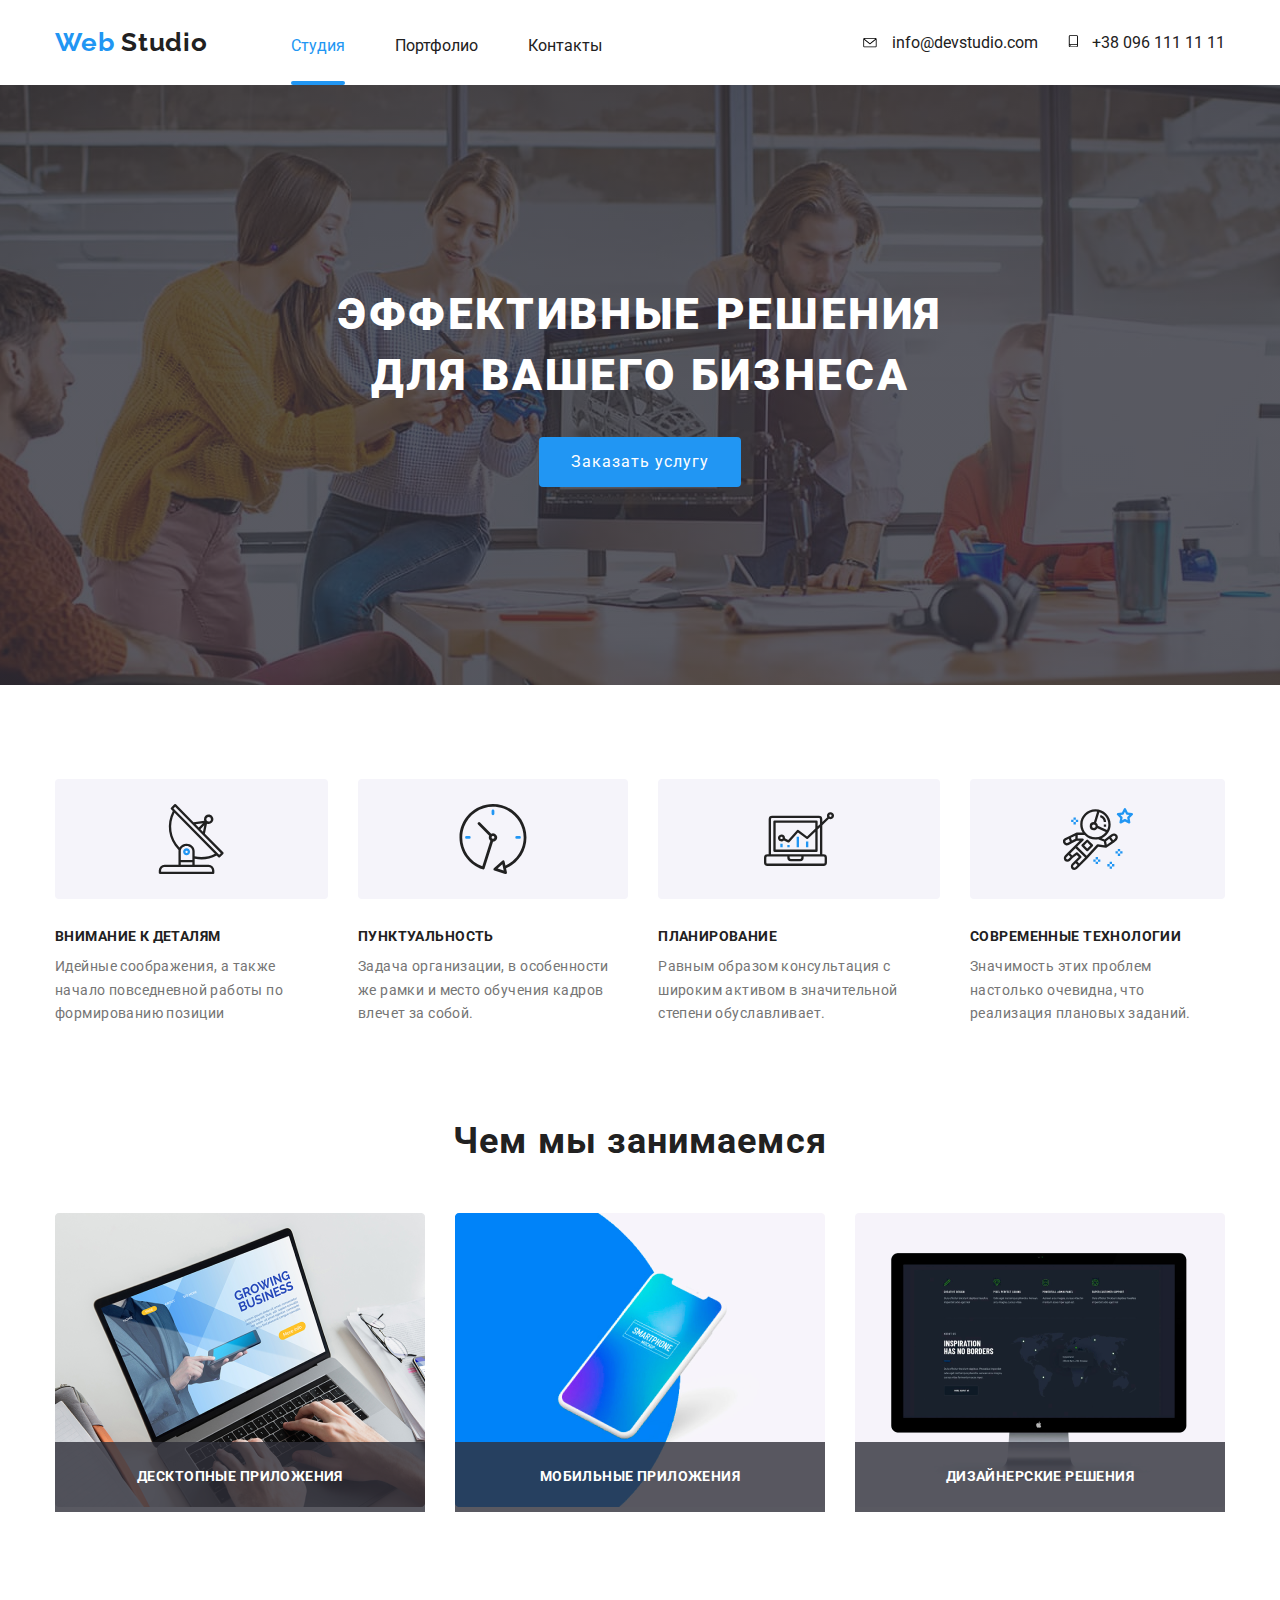
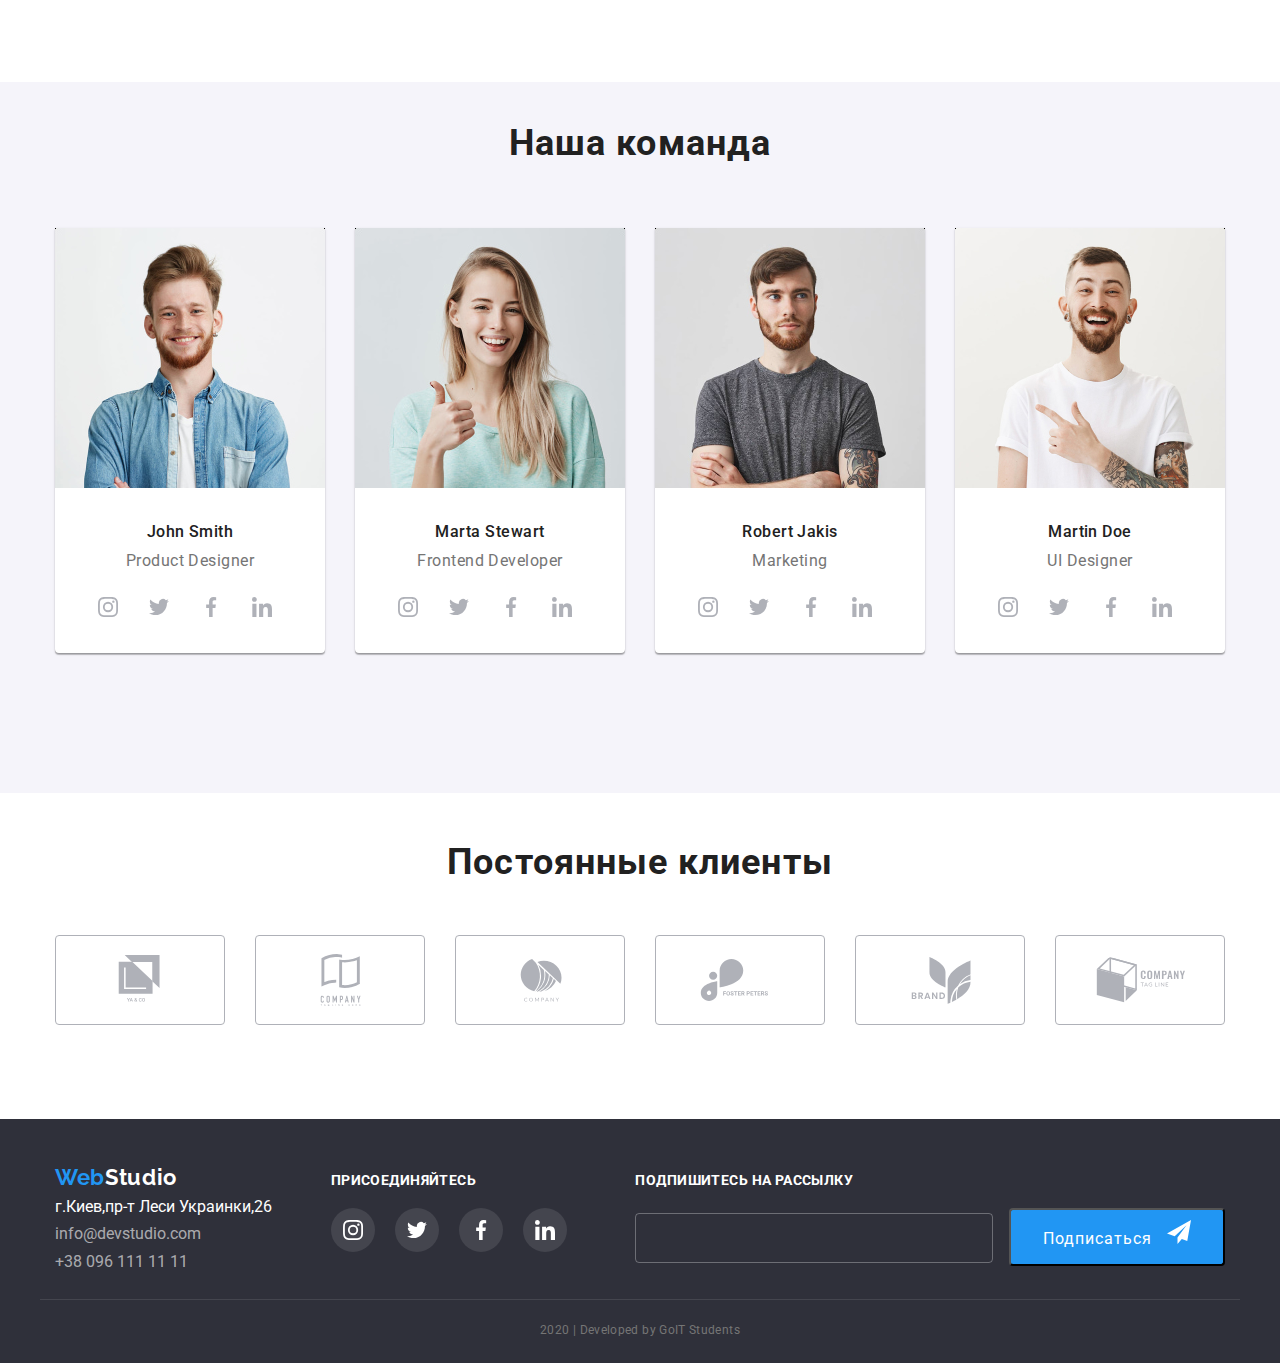
==== commit 75e327ce: "Добавляет анимацию" ====
--- a/index.html
+++ b/index.html
@@ -18,9 +18,15 @@
           <a href="./index.html" class="logo-header"
             ><span class="logo-web-header">Web</span> Studio</a>
           <ul class="site-nav link">
-            <li><a class="nav-link nav-current" href="./index.html" class="link current">Студия</a></li>
-            <li><a class="nav-link nav-hover" href="./portfolio.html" class="link">Портфолио</a></li>
-            <li><a class="nav-link nav-hover" href="" class="link">Контакты</a></li>
+            <li class="nav-box">
+              <a class="nav-link link current" href="./index.html">Студия</a>
+            </li>
+            <li class="nav-box">
+              <a class="nav-link link" href="./portfolio.html">Портфолио</a>
+            </li>
+            <li class="nav-box">
+              <a class="nav-link link" href="">Контакты</a>
+            </li>
           </ul>
 
           <address class="contacts">
--- a/css/main.css
+++ b/css/main.css
@@ -70,9 +70,11 @@
 .site-nav {
   padding: 0px;
   margin-left: 83px;
-  display: flex;
-}
-.site-nav li:not(:last-child) {
+  margin-top: 0px;
+  margin-bottom: 0px;
+  display: flex;
+}
+.site-nav > .nav-box:not(:last-child) {
   margin-right: 50px;
 }
 
@@ -83,7 +85,11 @@
   display: block;
   padding-top: 37px;
   padding-bottom: 30px;
-}
+
+  transition-duration: 250ms;
+  transition-timing-function: cubic-bezier(0.4, 0, 0.2, 1);
+}
+
 .site-nav .link:hover,
 .site-nav .link:focus {
   color: var(--accent-color);
@@ -98,10 +104,8 @@
   padding-top: 32px;
   padding-bottom: 32px;
 }
-.nav-link:visited {
-  color: var(--accent-color);
-}
-.nav-current::after {
+
+.current::after {
   content: "";
   position: absolute;
   left: 0;
@@ -112,20 +116,7 @@
   border-radius: 2px;
   background-color: var(--accent-color);
 }
-.nav-hover::after {
-  content: "";
-  position: absolute;
-  left: 0;
-  bottom: 0;
-  display: block;
-  width: 100%;
-  height: 4px;
-  border-radius: 2px;
-  background-color: var(--accent-color);
-}
-.nav-hover::after {
-  opacity: 0;
-}
+
 
 /* Контакты */
 .contacts {
@@ -380,48 +371,37 @@
   width: 44px;
   height: 44px;
   border-radius: 50%;
-}
-.social-link-team:hover {
+  fill: var(--icons-color);
+  
+  transition-duration: 250ms;
+  transition-timing-function: cubic-bezier(0.4, 0, 0.2, 1);
+}
+.social-link-team:hover,
+.social-link-team:focus {
   background-color: var(--accent-color);
+  fill: var(--title-secondary-text-color);
 }
 
 .icon-instagram {
   width: 20px;
   height: 20px;
-  fill: var(--icons-color)
-}
-.icon-instagram:hover,
-.icon-instagram:focus {
-  background-color: var(--accent-color);
-  fill: var(--title-secondary-text-color);
-}
+}
+
 .icon-twitter {
   width: 20px;
   height: 20px;
-  fill: var(--icons-color)
-}
-.icon-twitter:hover,
-.icon-twitter:focus {
-  fill: var(--title-secondary-text-color);
-}
+}
+
 .icon-facebook {
   width: 20px;
   height: 20px;
-  fill: var(--icons-color)
-}
-.icon-facebook:hover,
-.icon-facebook:focus {
-  fill: var(--title-secondary-text-color);
-}
+}
+
 .icon-linkedin {
   width: 20px;
   height: 20px;
-  fill: var(--icons-color)
-}
-.icon-linkedin:hover,
-.icon-linkedin:focus {
-  fill: var(--title-secondary-text-color);
-}
+}
+
 
 /* Секция Постоянные клиенты */
 .section.clients {
@@ -445,6 +425,9 @@
   border: 1px solid var(--icons-color); 
   border-radius: 4px;
   fill: var(--icons-color);
+
+  transition-duration: 250ms;
+  transition-timing-function: cubic-bezier(0.4, 0, 0.2, 1);
 }
 .clients-link:hover {
   fill: var(--accent-color);
@@ -521,6 +504,9 @@
     margin-left: 0px;
     padding: 0px;
     color: rgba(255, 255, 255, 0.6);
+
+    transition-duration: 250ms;
+    transition-timing-function: cubic-bezier(0.4, 0, 0.2, 1);
   }
   .contacts.footer > .tipe:hover,
   .contacts.footer > .tipe:focus {
@@ -566,6 +552,10 @@
     width: 44px;
     height: 44px;
     border-radius: 50%;
+  }
+  .social-link-box a {
+    transition-duration: 250ms;
+    transition-timing-function: cubic-bezier(0.4, 0, 0.2, 1);
   }
   .social-link-box a:hover {
     background-color: var(--accent-color);
@@ -646,6 +636,10 @@
     color: #212121;
     border: 1px solid transparent; 
     border-radius: 4px;
+    cursor: pointer;
+
+    transition-duration: 250ms;
+    transition-timing-function: cubic-bezier(0.4, 0, 0.2, 1);
   }
 
   .projects-button li:not(:last-child) {
@@ -684,7 +678,7 @@
   .projects-img {
     display: block;
     padding: 0px;
-    margin-bottom: 20px;
+    margin: 0px;
   }
   .project-title {
     padding-left: 24px;
@@ -698,25 +692,13 @@
   }
   .overlay-container {
     position: relative;
-  }
-
+    overflow: hidden;
+  }
   .overlay-container:hover .project-description {
     opacity: 1;
-  }
-
-  .overlay-container:hover::before {
-    opacity: 1;
-  }
-  .overlay-container::before {
-    display: inline-block;
-    content: "";
-    width: 100%;
-    height: 100%;
-    background-color: rgba(33, 150, 243, 0.9);
-    position: absolute;
-    opacity: 0;
-  }
-
+    transform: translateY(0);
+  }
+  
   .project-description {
     display: block;
     position: absolute;
@@ -725,6 +707,7 @@
     width: 100%;
     height: 100%;
     opacity: 0;
+    margin: 0;
     padding-top: 63px;
     padding-right: 24px;
     padding-bottom: 63px;
@@ -733,7 +716,12 @@
     font-size: 18px;
     line-height: 1.56;
     color: var(--title-secondary-text-color);
-  }
+    background-color: rgba(33, 150, 243, 0.9);
+    transform: translateY(100%);
+    transition: transform 250ms cubic-bezier(0.4, 0, 0.2, 1), 
+    opacity 250ms cubic-bezier(0.4, 0, 0.2, 1);
+  }
+
   .text-primary {
     padding-left: 24px;
     margin-top: 0px;
